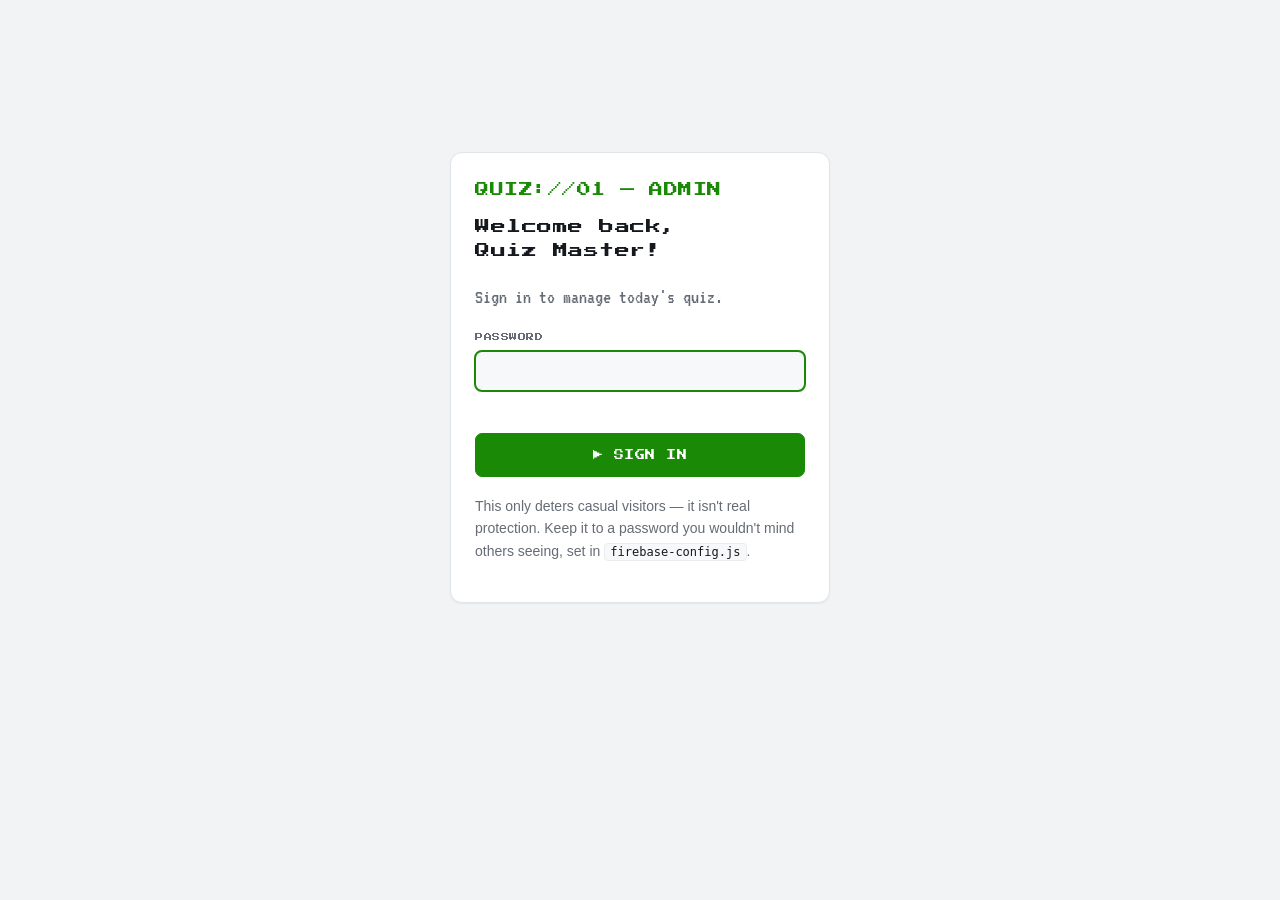
==== admin.html @ 09a9e201 "Add files via upload" ====
<!DOCTYPE html>
<html lang="en" data-theme="dark">
<head>
  <meta charset="UTF-8">
  <meta name="viewport" content="width=device-width, initial-scale=1.0">
  <title>QUIZ://01 — Admin</title>

  <!-- Same two fonts as the game, so this feels like part of it -->
  <link rel="preconnect" href="https://fonts.googleapis.com">
  <link rel="preconnect" href="https://fonts.gstatic.com" crossorigin>
  <link href="https://fonts.googleapis.com/css2?family=Press+Start+2P&family=VT323:wght@400&display=swap" rel="stylesheet">

  <!--
    The admin page shares the game's colours and fonts, but none of its TV
    frame, scanlines or glow: it's a workbench, not the show. All of its
    styling lives here rather than in style.css, which is the game theme.

    Two themes, swapped by setting data-theme on <html>. The game's neon
    green is unreadable on white, so light mode uses the deeper green that
    style.css already uses for button shadows.
  -->
  <style>
    /* ---------- dark (default) ---------- */
    :root,
    :root[data-theme="dark"] {
      --bg:        #0a0a0a;
      --surface:   #14161a;
      --surface-2: #1a1d23;
      --line:      #2a2e36;
      --line-soft: #202329;
      --ink:       #f0f0f0;
      --dim:       #8a8f98;

      --accent:     #39ff14;   /* the game's neon green */
      --accent-ink: #0a0a0a;   /* text printed on top of it */
      --pink:       #ff2d78;

      --ok-ink:   #39ff14;  --ok-bg:   rgba(57, 255, 20, 0.12);
      --warn-ink: #ffc247;  --warn-bg: rgba(255, 194, 71, 0.12);
      --bad-ink:  #ff2d78;  --bad-bg:  rgba(255, 45, 120, 0.12);

      --row-hover: rgba(255, 255, 255, 0.03);
      --row-pick:  rgba(57, 255, 20, 0.07);
      --shadow:    0 1px 2px rgba(0, 0, 0, 0.5);
    }

    /* ---------- light ---------- */
    :root[data-theme="light"] {
      --bg:        #f2f3f5;
      --surface:   #ffffff;
      --surface-2: #f7f8fa;
      --line:      #e1e4e8;
      --line-soft: #ebedf0;
      --ink:       #15181d;
      --dim:       #656c76;

      --accent:     #1a8a06;   /* the game's deeper green — readable on white */
      --accent-ink: #ffffff;
      --pink:       #c01457;

      --ok-ink:   #15803d;  --ok-bg:   #e9f8ef;
      --warn-ink: #8a5300;  --warn-bg: #fdf3e3;
      --bad-ink:  #be123c;  --bad-bg:  #fdecef;

      --row-hover: rgba(0, 0, 0, 0.02);
      --row-pick:  rgba(26, 138, 6, 0.07);
      --shadow:    0 1px 2px rgba(16, 24, 40, 0.06);
    }

    * { box-sizing: border-box; }

    body {
      margin: 0;
      padding: 26px 20px 60px;
      background: var(--bg);
      color: var(--ink);
      font-family: "VT323", ui-monospace, Menlo, monospace;
      font-size: 20px;
      line-height: 1.45;
      -webkit-font-smoothing: antialiased;
      transition: background 160ms, color 160ms;
    }

    /* Press Start 2P is very wide, so it only ever appears small */
    .pixel {
      font-family: "Press Start 2P", ui-monospace, monospace;
      line-height: 1.6;
      letter-spacing: 0.5px;
    }
    /* Long prose reads better in the system font than in a pixel face */
    .prose {
      font-family: -apple-system, "Segoe UI", Roboto, Helvetica, Arial, sans-serif;
      font-size: 14px;
      line-height: 1.6;
    }

    .wrap { max-width: 1000px; margin: 0 auto; }
    a { color: var(--accent); }

    code {
      font-family: ui-monospace, SFMono-Regular, Menlo, Consolas, monospace;
      font-size: 0.86em;
      background: var(--surface-2);
      border: 1px solid var(--line-soft);
      padding: 1px 5px;
      border-radius: 4px;
      color: var(--ink);
    }

    /* ---------- page header ---------- */
    .masthead {
      display: flex;
      align-items: flex-start;
      justify-content: space-between;
      gap: 16px;
      flex-wrap: wrap;
      margin-bottom: 22px;
    }
    .brand {
      font-size: 13px;
      color: var(--accent);
      margin: 0 0 12px;
    }
    .greeting {
      font-size: 15px;
      margin: 0 0 6px;
      color: var(--ink);
    }
    .greeting .wave { font-family: "VT323", monospace; font-size: 22px; }
    .masthead .today {
      color: var(--dim);
      font-size: 19px;
    }
    .masthead-actions { display: flex; gap: 8px; align-items: center; }

    /* ---------- cards ---------- */
    .card {
      background: var(--surface);
      border: 1px solid var(--line);
      border-radius: 12px;
      padding: 20px 22px;
      margin-bottom: 18px;
      box-shadow: var(--shadow);
    }
    /* The reference section sits back: no fill, softer edge, muted text */
    .card--quiet {
      background: transparent;
      border-style: dashed;
      border-color: var(--line-soft);
      box-shadow: none;
      color: var(--dim);
      padding: 18px 20px;
    }
    .card--quiet .section-title { color: var(--dim); }
    .card--quiet code { background: transparent; }

    .section-title {
      font-size: 11px;
      color: var(--accent);
      margin: 0;
      display: flex;
      align-items: center;
      gap: 8px;
    }
    .card-head {
      display: flex;
      align-items: center;
      justify-content: space-between;
      gap: 12px;
      flex-wrap: wrap;
      margin-bottom: 16px;
    }

    .info-dot {
      display: inline-grid;
      place-items: center;
      width: 17px;
      height: 17px;
      border-radius: 50%;
      border: 1px solid currentColor;
      font-family: "VT323", monospace;
      font-size: 15px;
      line-height: 1;
      opacity: 0.85;
      cursor: help;
    }

    /* ---------- controls ---------- */
    button {
      font-family: "Press Start 2P", monospace;
      font-size: 9px;
      letter-spacing: 0.5px;
      line-height: 1;
      padding: 10px 13px;
      border-radius: 7px;
      border: 1px solid var(--line);
      background: var(--surface-2);
      color: var(--ink);
      cursor: pointer;
      transition: background 120ms, border-color 120ms, color 120ms, transform 60ms;
    }
    button:hover:not(:disabled) { border-color: var(--accent); color: var(--accent); }
    button:active:not(:disabled) { transform: translateY(1px); }
    button:disabled { opacity: 0.4; cursor: not-allowed; }

    button.primary {
      background: var(--accent);
      border-color: var(--accent);
      color: var(--accent-ink);
    }
    button.primary:hover:not(:disabled) { filter: brightness(1.08); color: var(--accent-ink); }

    button.danger { color: var(--pink); border-color: color-mix(in srgb, var(--pink) 40%, var(--line)); }
    button.danger:hover:not(:disabled) { border-color: var(--pink); background: var(--bad-bg); color: var(--pink); }

    button.icon {
      padding: 9px 11px;
      font-family: "VT323", monospace;
      font-size: 18px;
    }
    button.tiny {
      font-size: 8px;
      padding: 7px 9px;
    }

    input[type="text"],
    input[type="password"] {
      font-family: "VT323", monospace;
      font-size: 20px;
      padding: 9px 12px;
      border: 1px solid var(--line);
      border-radius: 7px;
      background: var(--surface-2);
      color: var(--ink);
      width: 100%;
    }
    input:focus { outline: 2px solid var(--accent); outline-offset: -1px; }
    input[readonly] { color: var(--dim); }

    .field-label {
      display: block;
      font-family: "Press Start 2P", monospace;
      font-size: 8px;
      letter-spacing: 0.5px;
      color: var(--dim);
      margin-bottom: 7px;
    }
    .row { display: flex; gap: 12px; align-items: center; flex-wrap: wrap; }

    /* ---------- tables ---------- */
    .table-scroll { overflow-x: auto; -webkit-overflow-scrolling: touch; }
    .table-scroll table { min-width: 500px; }
    table { width: 100%; border-collapse: collapse; }
    th, td { text-align: left; padding: 9px 10px; border-bottom: 1px solid var(--line-soft); vertical-align: top; }
    th {
      font-family: "Press Start 2P", monospace;
      font-size: 8px;
      letter-spacing: 0.5px;
      color: var(--dim);
      font-weight: normal;
      border-bottom-color: var(--line);
    }
    tbody tr { cursor: default; }
    #sheet-rows tr { cursor: pointer; }
    tbody tr:hover { background: var(--row-hover); }
    tbody tr.is-selected, tbody tr.is-selected:hover { background: var(--row-pick); }
    td.num { text-align: right; white-space: nowrap; }

    /* ---------- pills & banners ---------- */
    .pill {
      display: inline-block;
      font-family: "Press Start 2P", monospace;
      font-size: 7px;
      letter-spacing: 0.5px;
      padding: 4px 7px;
      border-radius: 5px;
    }
    .pill--good  { background: var(--ok-bg);   color: var(--ok-ink); }
    .pill--bad   { background: var(--bad-bg);  color: var(--bad-ink); }
    .pill--warn  { background: var(--warn-bg); color: var(--warn-ink); }
    .pill--muted { background: var(--surface-2); color: var(--dim); }

    .banner {
      padding: 11px 14px;
      border-radius: 8px;
      margin-bottom: 15px;
      border: 1px solid transparent;
    }
    .banner--good { background: var(--ok-bg);   color: var(--ok-ink);   border-color: color-mix(in srgb, var(--ok-ink) 25%, transparent); }
    .banner--warn { background: var(--warn-bg); color: var(--warn-ink); border-color: color-mix(in srgb, var(--warn-ink) 25%, transparent); }
    .banner--bad  { background: var(--bad-bg);  color: var(--bad-ink);  border-color: color-mix(in srgb, var(--bad-ink) 25%, transparent); }

    .muted { color: var(--dim); }
    .mono  { font-family: ui-monospace, SFMono-Regular, Menlo, Consolas, monospace; font-size: 14px; }
    .note  { color: var(--dim); font-size: 18px; margin: -6px 0 14px; }

    /* ---------- question preview ---------- */
    .preview-label {
      font-family: "Press Start 2P", monospace;
      font-size: 8px;
      color: var(--dim);
      margin: 20px 0 10px;
    }
    .q-detail {
      border: 1px solid var(--line-soft);
      border-left: 3px solid var(--accent);
      border-radius: 8px;
      background: var(--surface-2);
      padding: 15px 17px;
      margin-bottom: 11px;
    }
    .q-detail h4 {
      font-family: "Press Start 2P", monospace;
      font-size: 9px;
      color: var(--accent);
      margin: 0 0 10px;
      line-height: 1.6;
    }
    .q-detail p { margin: 0 0 10px; }
    .q-detail img {
      max-width: 230px; max-height: 150px; display: block;
      margin: 10px 0; border: 1px solid var(--line); border-radius: 6px;
    }
    .q-detail .opt { padding: 1px 0; color: var(--dim); }
    .q-detail .opt.is-correct { color: var(--ok-ink); }
    .q-detail .part { padding: 1px 0; }
    .q-detail .part b { color: var(--dim); font-weight: normal; }

    ul.plain { margin: 0; padding-left: 20px; }
    ul.plain li { margin-bottom: 6px; }

    /* ---------- sign-in gate ---------- */
    #gate { max-width: 380px; margin: 14vh auto 0; }
    #gate .card { padding: 26px 24px; }
    #gate .brand { font-size: 14px; margin-bottom: 14px; }
    #gate .error { color: var(--bad-ink); min-height: 22px; margin: 8px 0 0; }
    #gate form { margin-top: 16px; }
    #gate button { width: 100%; margin-top: 12px; padding: 13px; font-size: 10px; }

    #panel[hidden], #gate[hidden] { display: none; }

    @media (max-width: 560px) {
      body { padding: 18px 13px 44px; }
      .card { padding: 16px 15px; }
      .masthead { gap: 12px; }
      .q-detail img { max-width: 100%; }
    }
  </style>
</head>
<body>

  <!-- ============== SIGN IN ==============
       Not real security: this is a client-side check, and anyone who views
       the page source can read ADMIN_PASSWORD in firebase-config.js. It
       keeps casual visitors away from the Reset button, nothing more. -->
  <div id="gate">
    <div class="card">
      <p class="pixel brand">QUIZ://01 — ADMIN</p>
      <p class="greeting pixel">Welcome back, Quiz&nbsp;Master!</p>
      <p class="muted">Sign in to manage today's quiz.</p>

      <form id="gate-form">
        <label class="field-label" for="gate-password">PASSWORD</label>
        <input type="password" id="gate-password" autocomplete="current-password" autofocus>
        <p class="error" id="gate-error"></p>
        <button type="submit" class="primary pixel">▶ SIGN IN</button>
      </form>

      <p class="prose muted" style="margin-top:18px">
        This only deters casual visitors — it isn't real protection. Keep it to a password you
        wouldn't mind others seeing, set in <code>firebase-config.js</code>.
      </p>
    </div>
  </div>

  <!-- ============== MAIN PANEL ============== -->
  <div class="wrap" id="panel" hidden>

    <div class="masthead">
      <div>
        <p class="pixel brand">QUIZ://01 — ADMIN</p>
        <p class="greeting pixel">Welcome back, Quiz&nbsp;Master!</p>
        <p class="today" id="admin-today">—</p>
      </div>
      <div class="masthead-actions">
        <button id="btn-theme" class="icon" title="Switch between dark and light" aria-label="Switch theme">☾</button>
        <button id="btn-signout" class="pixel">SIGN OUT</button>
      </div>
    </div>

    <!-- ---------- 1. GOOGLE SHEET ---------- -->
    <section class="card">
      <div class="card-head">
        <h2 class="section-title pixel">GOOGLE SHEET</h2>
        <button id="btn-refetch" class="pixel">↻ FETCH TODAY'S QUESTIONS</button>
      </div>

      <div id="sheet-unconfigured" class="banner banner--warn" hidden>
        No Sheet ID is set yet. Add <code>SHEET_ID</code> in <code>firebase-config.js</code>,
        then reload this page. Until then, the game plays its three built-in sample questions.
      </div>

      <div id="sheet-configured" hidden>
        <div class="row" style="margin-bottom:16px; align-items:flex-end">
          <div style="flex:1; min-width:240px">
            <label class="field-label" for="sheet-id-display">SHEET ID — SET IN FIREBASE-CONFIG.JS</label>
            <input type="text" id="sheet-id-display" readonly class="mono">
          </div>
          <a id="sheet-open-link" href="#" target="_blank" rel="noopener">Open this sheet ↗</a>
        </div>

        <div id="sheet-status"></div>

        <div id="sheet-rows-wrap" hidden>
          <div class="table-scroll">
            <table>
              <thead>
                <tr><th>DATE</th><th>STATUS</th><th>Q1</th><th>Q2</th><th>Q3</th><th>CHECK</th></tr>
              </thead>
              <tbody id="sheet-rows"></tbody>
            </table>
          </div>

          <p class="preview-label">▚ PREVIEW — WHAT PLAYERS WILL SEE</p>
          <div id="sheet-detail"></div>
        </div>
      </div>
    </section>

    <!-- ---------- 2. LEADERBOARD ---------- -->
    <section class="card">
      <div class="card-head">
        <h2 class="section-title pixel">TODAY'S LEADERBOARD</h2>
        <div class="row">
          <button id="btn-export" class="pixel">↓ EXPORT CSV</button>
          <button id="btn-reset" class="danger pixel">RESET TODAY</button>
        </div>
      </div>
      <p class="note">Resetting clears today's scores only — it never changes anyone's all-time total.</p>

      <div id="firebase-unconfigured" class="banner banner--warn" hidden>
        Firebase isn't set up yet. Add your project's details under <code>FIREBASE_CONFIG</code> in
        <code>firebase-config.js</code>, then reload this page.
      </div>

      <div id="board-wrap" hidden>
        <div class="table-scroll">
          <table>
            <thead><tr><th>#</th><th>NAME</th><th>POINTS</th><th>TIME</th><th></th></tr></thead>
            <tbody id="today-rows"></tbody>
          </table>
        </div>
        <p class="muted" id="today-empty" style="margin-top:12px" hidden>Nobody has played today yet.</p>
      </div>

      <p class="preview-label">▚ ALL-TIME TOTALS — READ ONLY, NOT TOUCHED BY RESET</p>
      <div id="alltime-wrap" hidden>
        <div class="table-scroll">
          <table>
            <thead><tr><th>NAME</th><th>TOTAL POINTS</th><th>DAYS PLAYED</th></tr></thead>
            <tbody id="alltime-rows"></tbody>
          </table>
        </div>
        <p class="muted" id="alltime-empty" style="margin-top:12px" hidden>No all-time scores yet.</p>
      </div>
    </section>

    <!-- ---------- 3. REFERENCE (deliberately quieter) ---------- -->
    <section class="card card--quiet">
      <h2 class="section-title pixel" style="margin-bottom:14px">
        <span class="info-dot" title="Reference — how to fill in the sheet">i</span>
        HOW THE GOOGLE SHEET WORKS
      </h2>

      <div class="prose">
        <p style="margin-top:0">One row per day. Columns, per question (Q1, Q2 and Q3 each have their own):</p>
        <ul class="plain">
          <li><code>date</code> — <code>YYYY-MM-DD</code>. A row only reaches players when this is today's date.</li>
          <li><code>status</code> — <code>draft</code>, <code>live</code> or <code>archived</code>. Only <code>live</code> reaches players;
            open <code>index.html?preview=true</code> to rehearse a <code>draft</code> yourself.</li>
          <li><code>qN_text</code>, <code>qN_type</code> (<code>text</code> or <code>mcq</code>), <code>qN_points</code>,
            <code>qN_answers</code>, <code>qN_opt_a..d</code> (multiple choice only), <code>qN_image</code> (optional).</li>
          <li>Multiple choice: put the right answer's letter (A–D) or its exact text in <code>qN_answers</code>.</li>
          <li>A typed question with several parts (e.g. "name both X and Y"): <code>qN_points</code> like <code>2+2</code>,
            <code>qN_answers</code> like <code>mercury | venus</code> — one number per part, separated by <code>|</code>.</li>
          <li>Pictures: a file path (<code>images/q1.png</code>), a Google Drive share link, or any <code>https://</code> address.</li>
        </ul>

        <p style="margin-top:14px">
          Templates with these columns already filled in:
          <a href="sample-sheet.xlsx" download>sample-sheet.xlsx</a> (with dropdowns and filters) ·
          <a href="sample-sheet.csv" download>sample-sheet.csv</a> (plain text)
        </p>

        <p style="margin-bottom:0">
          This page only reads your settings — it can't change them. To change the Sheet ID, the Firebase
          project, or the password, edit <code>firebase-config.js</code> directly.
        </p>
      </div>
    </section>
  </div>

  <script src="firebase-config.js"></script>
  <script src="app.js"></script>
  <script src="admin.js"></script>
</body>
</html>
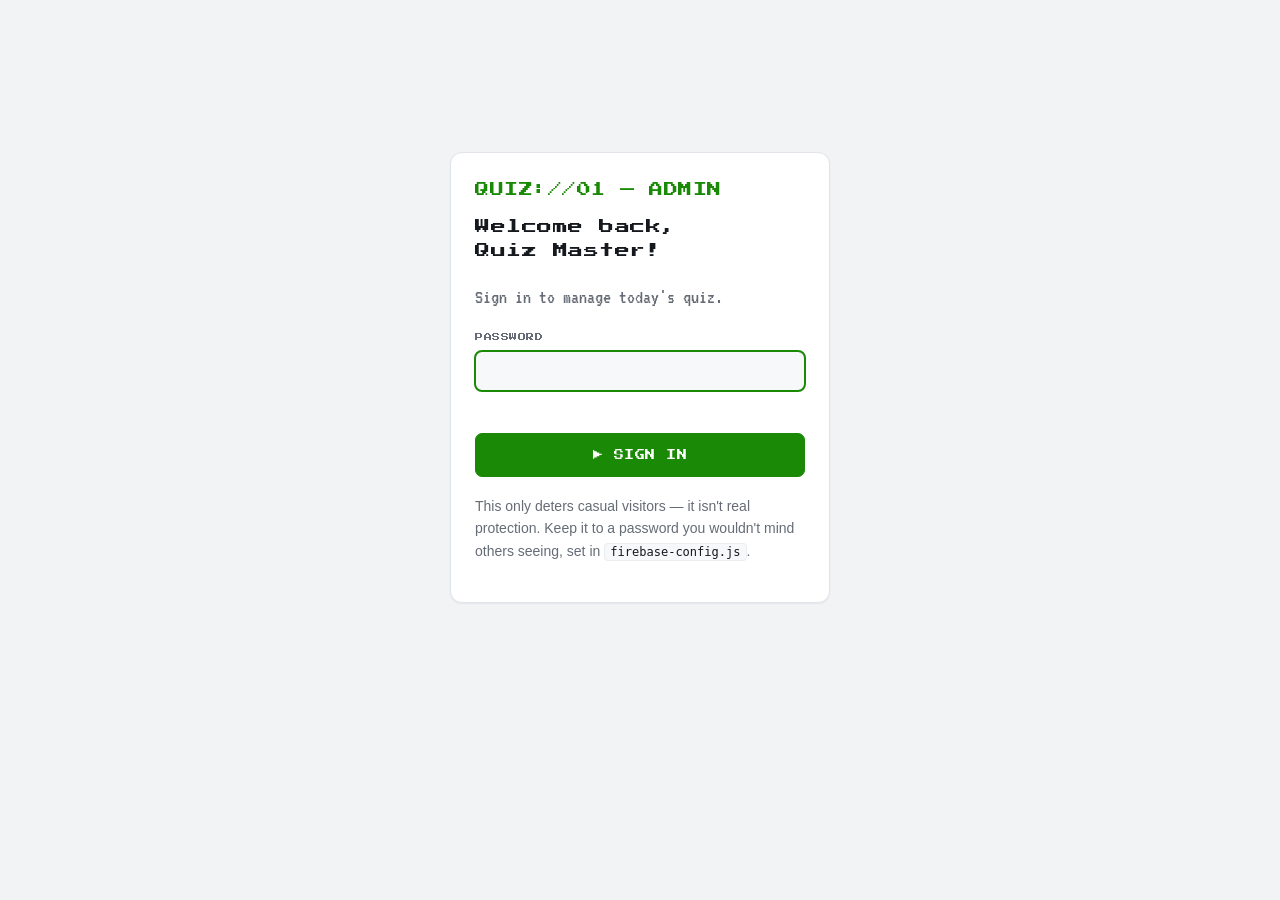
==== commit 05217ed1: "Update admin.html" ====
--- a/admin.html
+++ b/admin.html
@@ -264,7 +264,9 @@
     #sheet-rows tr { cursor: pointer; }
     tbody tr:hover { background: var(--row-hover); }
     tbody tr.is-selected, tbody tr.is-selected:hover { background: var(--row-pick); }
-    td.num { text-align: right; white-space: nowrap; }
+    /* Numeric columns: header and its data share one alignment, so a short
+       number doesn't drift away from the word above it. */
+    th.num, td.num { text-align: center; white-space: nowrap; }
 
     /* ---------- pills & banners ---------- */
     .pill {
@@ -338,6 +340,36 @@
     #gate button { width: 100%; margin-top: 12px; padding: 13px; font-size: 10px; }
 
     #panel[hidden], #gate[hidden] { display: none; }
+
+    /* ---------- confirmation overlay (used for destructive actions) ---------- */
+    .confirm-overlay {
+      position: fixed;
+      inset: 0;
+      z-index: 50;
+      display: none;
+      align-items: center;
+      justify-content: center;
+      padding: 24px;
+      background: rgba(0, 0, 0, 0.55);
+    }
+    .confirm-overlay.is-active { display: flex; }
+    .confirm-box {
+      width: min(92%, 420px);
+      background: var(--surface);
+      border: 1px solid var(--line);
+      border-radius: 12px;
+      padding: 24px 22px;
+      box-shadow: var(--shadow);
+    }
+    .confirm-box h3 {
+      font-family: "Press Start 2P", monospace;
+      font-size: 13px;
+      line-height: 1.6;
+      color: var(--bad-ink);
+      margin: 0 0 12px;
+    }
+    .confirm-box p { color: var(--dim); margin: 0 0 20px; }
+    .confirm-box .row { justify-content: flex-end; }
 
     @media (max-width: 560px) {
       body { padding: 18px 13px 44px; }
@@ -446,18 +478,18 @@
       <div id="board-wrap" hidden>
         <div class="table-scroll">
           <table>
-            <thead><tr><th>#</th><th>NAME</th><th>POINTS</th><th>TIME</th><th></th></tr></thead>
+            <thead><tr><th>#</th><th>NAME</th><th class="num">POINTS</th><th class="num">TIME</th><th></th></tr></thead>
             <tbody id="today-rows"></tbody>
           </table>
         </div>
         <p class="muted" id="today-empty" style="margin-top:12px" hidden>Nobody has played today yet.</p>
       </div>
 
-      <p class="preview-label">▚ ALL-TIME TOTALS — READ ONLY, NOT TOUCHED BY RESET</p>
+      <p class="preview-label">▚ ALL-TIME TOTALS</p>
       <div id="alltime-wrap" hidden>
         <div class="table-scroll">
           <table>
-            <thead><tr><th>NAME</th><th>TOTAL POINTS</th><th>DAYS PLAYED</th></tr></thead>
+            <thead><tr><th>NAME</th><th class="num">TOTAL POINTS</th><th class="num">DAYS PLAYED</th><th></th></tr></thead>
             <tbody id="alltime-rows"></tbody>
           </table>
         </div>
@@ -500,6 +532,19 @@
     </section>
   </div>
 
+  <!-- Shared confirmation overlay for destructive actions. Its text is
+       filled in by JS right before it's shown (see openConfirm()). -->
+  <div class="confirm-overlay" id="confirm-overlay">
+    <div class="confirm-box">
+      <h3 id="confirm-title">ARE YOU SURE?</h3>
+      <p id="confirm-sub"></p>
+      <div class="row">
+        <button id="confirm-cancel" class="pixel">CANCEL</button>
+        <button id="confirm-ok" class="danger pixel">REMOVE</button>
+      </div>
+    </div>
+  </div>
+
   <script src="firebase-config.js"></script>
   <script src="app.js"></script>
   <script src="admin.js"></script>
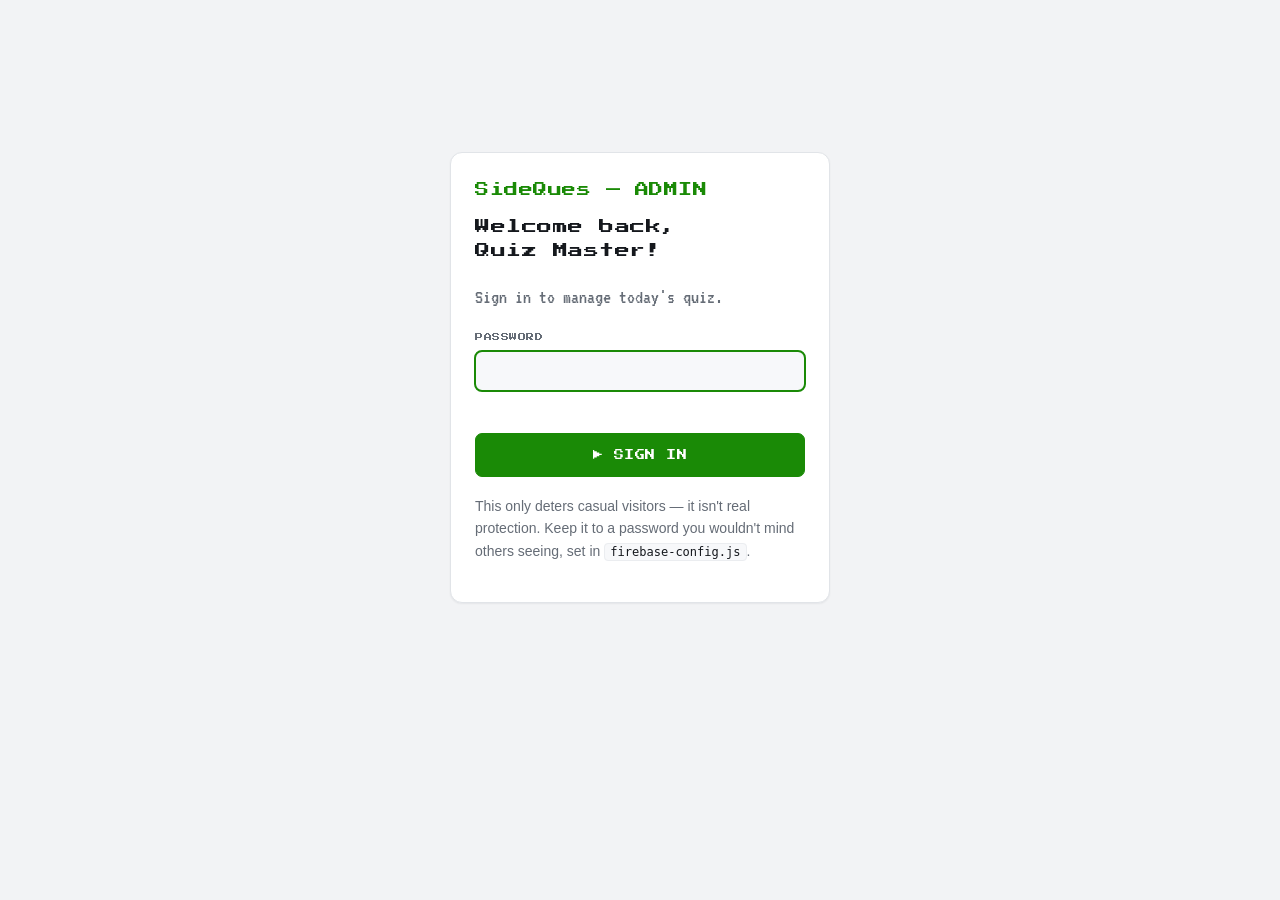
==== commit 1df37105: "Update admin.html" ====
--- a/admin.html
+++ b/admin.html
@@ -3,7 +3,7 @@
 <head>
   <meta charset="UTF-8">
   <meta name="viewport" content="width=device-width, initial-scale=1.0">
-  <title>QUIZ://01 — Admin</title>
+  <title>SideQues — Admin</title>
 
   <!-- Same two fonts as the game, so this feels like part of it -->
   <link rel="preconnect" href="https://fonts.googleapis.com">
@@ -387,7 +387,7 @@
        keeps casual visitors away from the Reset button, nothing more. -->
   <div id="gate">
     <div class="card">
-      <p class="pixel brand">QUIZ://01 — ADMIN</p>
+      <p class="pixel brand">SideQues — ADMIN</p>
       <p class="greeting pixel">Welcome back, Quiz&nbsp;Master!</p>
       <p class="muted">Sign in to manage today's quiz.</p>
 
@@ -410,7 +410,7 @@
 
     <div class="masthead">
       <div>
-        <p class="pixel brand">QUIZ://01 — ADMIN</p>
+        <p class="pixel brand">SideQues — ADMIN</p>
         <p class="greeting pixel">Welcome back, Quiz&nbsp;Master!</p>
         <p class="today" id="admin-today">—</p>
       </div>
